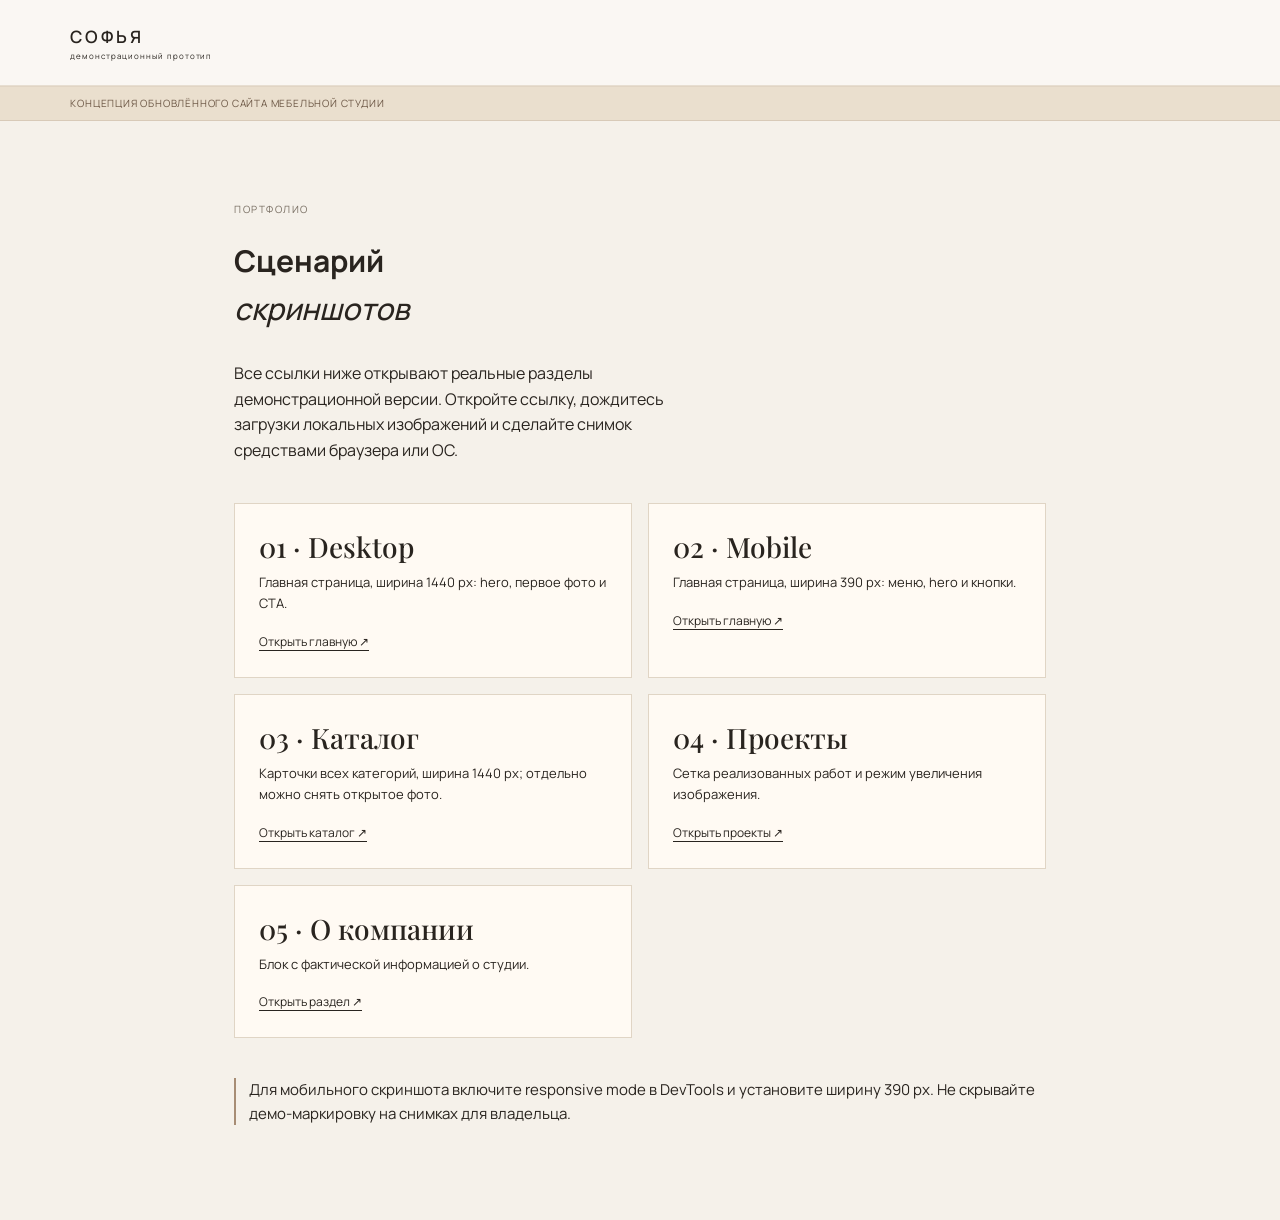
==== screenshots.html @ a5b6deab "Upload Sofya redesign website" ====
<!doctype html>
<html lang="ru"><head><meta charset="utf-8"><meta name="viewport" content="width=device-width,initial-scale=1"><title>Софья — сценарий скриншотов</title><link rel="stylesheet" href="styles.css"><link rel="stylesheet" href="final-polish.css"><style>main{max-width:940px;margin:auto;padding:80px 5vw}.shot-list{display:grid;grid-template-columns:repeat(2,1fr);gap:16px;margin:40px 0}.shot{padding:24px;background:#fffaf3;border:1px solid #e0d5c5}.shot b{display:block;font:500 28px 'Playfair Display',serif;margin-bottom:7px}.shot p{font-size:13px;margin:0 0 15px}.shot a{font-size:12px;border-bottom:1px solid}@media(max-width:600px){main{padding-top:48px}.shot-list{grid-template-columns:1fr}}</style></head><body><header><a class="brand" href="index.html">СОФЬЯ <small>демонстрационный прототип</small></a></header><aside class="demo-notice">Концепция обновлённого сайта мебельной студии</aside><main><p class="eyebrow">Портфолио</p><h1>Сценарий<br><i>скриншотов</i></h1><p class="lead">Все ссылки ниже открывают реальные разделы демонстрационной версии. Откройте ссылку, дождитесь загрузки локальных изображений и сделайте снимок средствами браузера или ОС.</p><div class="shot-list"><article class="shot"><b>01 · Desktop</b><p>Главная страница, ширина 1440 px: hero, первое фото и CTA.</p><a href="index.html#top">Открыть главную ↗</a></article><article class="shot"><b>02 · Mobile</b><p>Главная страница, ширина 390 px: меню, hero и кнопки.</p><a href="index.html#top">Открыть главную ↗</a></article><article class="shot"><b>03 · Каталог</b><p>Карточки всех категорий, ширина 1440 px; отдельно можно снять открытое фото.</p><a href="index.html#catalog">Открыть каталог ↗</a></article><article class="shot"><b>04 · Проекты</b><p>Сетка реализованных работ и режим увеличения изображения.</p><a href="index.html#projects">Открыть проекты ↗</a></article><article class="shot"><b>05 · О компании</b><p>Блок с фактической информацией о студии.</p><a href="index.html#about">Открыть раздел ↗</a></article></div><p class="catalog-note">Для мобильного скриншота включите responsive mode в DevTools и установите ширину 390 px. Не скрывайте демо-маркировку на снимках для владельца.</p></main></body></html>
---- styles.css ----
@import url('https://fonts.googleapis.com/css2?family=Manrope:wght@400;500;600&family=Playfair+Display:ital,wght@0,500;0,600;1,500;1,600&display=swap');
:root{--ink:#29241f;--cream:#f5f1ea;--sand:#dfd2c0;--brown:#7b624d;--line:#d9cfbf}*{box-sizing:border-box}html{scroll-behavior:smooth}body{margin:0;background:var(--cream);color:var(--ink);font:15px/1.6 Manrope,Arial,sans-serif}header{height:86px;display:flex;align-items:center;gap:34px;padding:0 5.5vw;border-bottom:1px solid #e7ded1;background:#faf8f4;position:sticky;top:0;z-index:2}.brand{letter-spacing:.17em;font-weight:600;font-size:17px;white-space:nowrap}.brand small{display:block;font-size:8px;letter-spacing:.12em;font-weight:400}nav{display:flex;gap:25px;margin-left:auto}a{color:inherit;text-decoration:none}nav a,.text-link{border-bottom:1px solid transparent}.text-link:hover,nav a:hover{border-color:var(--ink)}.pill{border:1px solid var(--ink);border-radius:30px;padding:9px 16px;font-size:12px}.menu{display:none}.hero{display:grid;grid-template-columns:1fr 1.08fr;min-height:calc(100vh - 86px);background:#e7dfd4}.hero-copy{align-self:center;padding:8vw 4vw 8vw 11vw}.eyebrow{text-transform:uppercase;letter-spacing:.15em;font-size:10px;margin:0 0 19px;color:#776d61}.hero h1,h2{font:500 clamp(44px,5.4vw,82px)/.98 'Playfair Display',serif;letter-spacing:-.045em;margin:0}i{font-weight:500}.lead{max-width:430px;margin:28px 0;font-size:16px}.actions{display:flex;align-items:center;gap:26px}.button{font:600 12px Manrope;background:var(--ink);color:#fff;border:0;padding:16px 20px;cursor:pointer}.button span{margin-left:25px;font-size:18px}.hero figure{margin:0;position:relative;min-height:560px;overflow:hidden}.hero figure img{width:100%;height:100%;object-fit:cover;display:block}.hero figcaption{position:absolute;bottom:25px;left:25px;background:#faf8f4e8;padding:8px 12px;font-size:10px}.intro{padding:130px 11vw;display:grid;grid-template-columns:1fr 1.1fr;gap:35px}.intro>p{max-width:475px;margin:17px 0 0;font-size:16px}.stats{grid-column:2;display:flex;gap:48px;margin-top:28px}.stats b{font:500 33px 'Playfair Display'}.stats small{display:block;font:10px Manrope;color:#776d61}.catalog,.projects{padding:105px 5.5vw}.catalog{background:#e9e0d4}.section-head{display:flex;justify-content:space-between;align-items:end;margin:0 5.5vw 55px}.section-head>p{max-width:290px}.cards{display:grid;grid-template-columns:repeat(4,1fr);gap:17px}.cards article{background:#f8f5ef;cursor:zoom-in;transition:transform .3s}.cards article:hover{transform:translateY(-8px)}.cards img{width:100%;aspect-ratio:.8;object-fit:cover;display:block}.cards div{padding:18px}.cards span{color:var(--brown);font-size:11px}.cards h3{font:500 28px 'Playfair Display';margin:7px 0 0}.cards p{font-size:11px;margin:3px 0;color:#776d61}.projects h2{margin-bottom:55px}.masonry{columns:3;gap:18px}.masonry img{width:100%;display:block;margin:0 0 18px;cursor:zoom-in;transition:filter .2s}.masonry img:hover{filter:brightness(.86)}.hint{font-size:11px;color:#776d61}.process{background:#332b25;color:#f5eee4;padding:110px 11vw;display:grid;grid-template-columns:1fr 1.1fr;gap:60px}.process .eyebrow{color:#cabaa7}.process ol{list-style:none;margin:0;padding:0}.process li{display:grid;grid-template-columns:60px 1fr;border-top:1px solid #66594d;padding:18px 0;font-size:15px}.process b{font:500 22px 'Playfair Display';color:#cbbba5}.about{padding:110px 11vw;display:grid;grid-template-columns:1.1fr 1fr;gap:9vw;align-items:center}.about img{width:100%;height:540px;object-fit:cover}.about p{max-width:430px;margin:27px 0}.archive{margin:0 5.5vw;padding:60px 5.5vw;background:#ddcdb6}.archive h2{font-size:44px}.archive p:last-child{max-width:650px}.request{margin-top:110px;padding:90px 11vw;background:#e9e0d5;display:grid;grid-template-columns:1fr 1fr;gap:10vw}.request form{display:grid;gap:15px}.request label{font-size:11px;text-transform:uppercase;letter-spacing:.1em}.request input{display:block;width:100%;border:0;border-bottom:1px solid #a99d8e;padding:12px 0;background:transparent;font:15px Manrope;outline:0}.request .button{justify-self:start;margin-top:10px}.form-note{margin:0;color:#776d61;font-size:11px}footer{background:#29231e;color:#eee5d8;padding:70px 11vw 25px;display:grid;grid-template-columns:1fr 1fr;gap:50px}footer .eyebrow{color:#b9a896}footer a{border-bottom:1px solid #b9a896}footer>small{grid-column:1/-1;color:#aa9b8a;font-size:9px;border-top:1px solid #4d4137;padding-top:20px}dialog{border:0;background:#241f1ae8;padding:50px;max-width:95vw;max-height:95vh}dialog::backdrop{background:#000b}dialog img{max-height:78vh;max-width:83vw;display:block}dialog button{position:absolute;right:13px;top:7px;border:0;background:transparent;color:white;font-size:28px;cursor:pointer}@media(max-width:800px){header{height:67px;padding:0 5vw}.menu{display:block;margin-left:auto;border:0;background:none;font:12px Manrope}header nav{display:none;position:absolute;top:67px;left:0;right:0;padding:22px 5vw;background:#faf8f4;flex-direction:column;gap:15px;border-bottom:1px solid var(--line)}header nav.open{display:flex}.pill{display:none}.hero{grid-template-columns:1fr}.hero-copy{padding:70px 8vw 50px}.hero figure{min-height:430px}.intro,.process,.about,.request{grid-template-columns:1fr;padding:80px 8vw;gap:35px}.stats{grid-column:auto;gap:22px}.stats b{font-size:25px}.section-head{display:block;margin:0 3vw 35px}.cards{grid-template-columns:1fr 1fr}.catalog,.projects{padding:75px 5vw}.masonry{columns:2;gap:10px}.masonry img{margin-bottom:10px}.about img{height:380px;grid-row:2}.archive{margin:0;padding:50px 8vw}.request{margin-top:75px}footer{grid-template-columns:1fr;padding:60px 8vw 25px;gap:30px}.hero h1,h2{font-size:47px}}
---- final-polish.css ----
/* Финальная визуальная настройка v2: только существующая палитра и локальные материалы. */
body{overflow-x:hidden}.demo-notice{padding:9px 5.5vw;background:#eadfce;color:#6c5745;font-size:10px;letter-spacing:.08em;text-transform:uppercase;border-bottom:1px solid rgba(123,98,77,.17)}header{backdrop-filter:blur(14px);background:rgba(250,248,244,.92);box-shadow:0 1px 0 rgba(69,51,35,.05)}.hero{min-height:min(760px,calc(100vh - 86px));position:relative;background:linear-gradient(112deg,#e9dfd2 0%,#e8ddcf 47%,#bca58d 100%)}.hero-copy{position:relative;z-index:1;padding-top:7vw;padding-bottom:7vw}.hero h1{font-size:clamp(48px,5.9vw,88px);max-width:650px}.hero .lead{font-size:16px;line-height:1.7;max-width:485px}.hero figure{min-height:0;max-height:none;isolation:isolate}.hero figure:before{content:"";position:absolute;inset:0;z-index:1;background:linear-gradient(90deg,rgba(42,34,27,.16),transparent 45%),linear-gradient(0deg,rgba(34,27,21,.38),transparent 34%)}.hero figure:after{content:"";position:absolute;inset:7% 7%;z-index:2;border:1px solid rgba(255,255,255,.4);pointer-events:none}.hero figure img{filter:saturate(.82) contrast(1.04);transform:scale(1.035);transition:transform 1.2s ease}.hero:hover figure img{transform:scale(1.07)}.hero figcaption{z-index:3;bottom:34px;left:34px;color:#29241f;box-shadow:0 8px 24px rgba(37,27,18,.13)}.actions{gap:12px;flex-wrap:wrap;margin-top:32px}.button{min-height:52px;display:inline-flex;align-items:center;justify-content:space-between;transition:transform .25s ease,background .25s ease,box-shadow .25s ease}.button:hover{transform:translateY(-2px);box-shadow:0 10px 20px rgba(45,32,20,.2)}.button-quiet{background:transparent;color:var(--ink);border:1px solid rgba(41,36,31,.5)}.button-quiet:hover{background:#f8f3ec}.hero-proof{display:flex;gap:18px;flex-wrap:wrap;margin-top:46px;font-size:10px;text-transform:uppercase;letter-spacing:.1em;color:#5d5044}.hero-proof span{padding-top:10px;border-top:1px solid rgba(70,56,42,.35)}.intro-cta{grid-column:2;justify-self:start;margin-top:5px;font-size:13px}.intro-cta span{margin-left:12px}.catalog{padding-top:125px;padding-bottom:125px}.cards{gap:20px}.cards article{overflow:hidden;box-shadow:0 1px 0 rgba(66,46,28,.06)}.cards img{transition:transform .55s cubic-bezier(.2,.7,.2,1),filter .35s ease}.cards article:hover img{transform:scale(1.055);filter:saturate(.85)}.cards h3{font-size:clamp(22px,2vw,28px);line-height:1.05}.cards div{min-height:121px;display:flex;flex-direction:column;justify-content:flex-end}.catalog-note{border-left:2px solid #a78d75;padding-left:13px;line-height:1.55}.projects{padding-top:125px;padding-bottom:125px}.masonry{column-gap:20px}.masonry img{border-radius:1px;box-shadow:0 1px 0 rgba(60,44,28,.06);transition:transform .35s ease,filter .35s ease,box-shadow .35s ease}.masonry img:hover{filter:brightness(.94) saturate(.8);transform:translateY(-3px);box-shadow:0 18px 30px rgba(57,41,25,.14)}.hint{margin-top:20px}.process,.request{position:relative}.process:before,.request:before{content:"";position:absolute;top:0;left:11vw;width:43px;height:2px;background:#cbbba5}.request:before{background:#7b624d}.about img{box-shadow:20px 20px 0 #e5d9ca}.archive{margin-top:20px}.request{margin-top:130px}.request .button{width:100%;max-width:270px}.request form{align-content:start}dialog{border-radius:2px;box-shadow:0 30px 90px #0008}dialog button{z-index:2}@media(max-width:800px){.demo-notice{padding:8px 7vw;font-size:8px}header{gap:14px}.hero{min-height:auto}.hero-copy{padding:62px 7vw 38px}.hero h1{font-size:clamp(43px,12vw,58px)}.hero .lead{font-size:14px;margin:22px 0}.hero figure{min-height:320px;max-height:390px}.hero figure:after{inset:5%}.hero figcaption{bottom:17px;left:17px}.actions{display:grid;grid-template-columns:1fr;margin-top:26px}.actions .button{width:100%}.hero-proof{margin-top:30px;gap:9px;display:grid;grid-template-columns:1fr 1fr;font-size:8px}.intro-cta{grid-column:auto;margin-top:0}.catalog,.projects{padding-top:82px;padding-bottom:82px}.cards{gap:12px}.cards div{min-height:101px;padding:14px}.cards h3{font-size:21px}.cards p{font-size:10px}.masonry{columns:2;column-gap:12px}.masonry img{margin-bottom:12px}.about img{box-shadow:10px 10px 0 #e5d9ca}.request{margin-top:80px}.request .button{max-width:none}.process:before,.request:before{left:8vw}}@media(max-width:420px){.cards{grid-template-columns:1fr}.cards img{aspect-ratio:1.25}.hero-proof{grid-template-columns:1fr}.catalog-note{margin-right:3vw}}
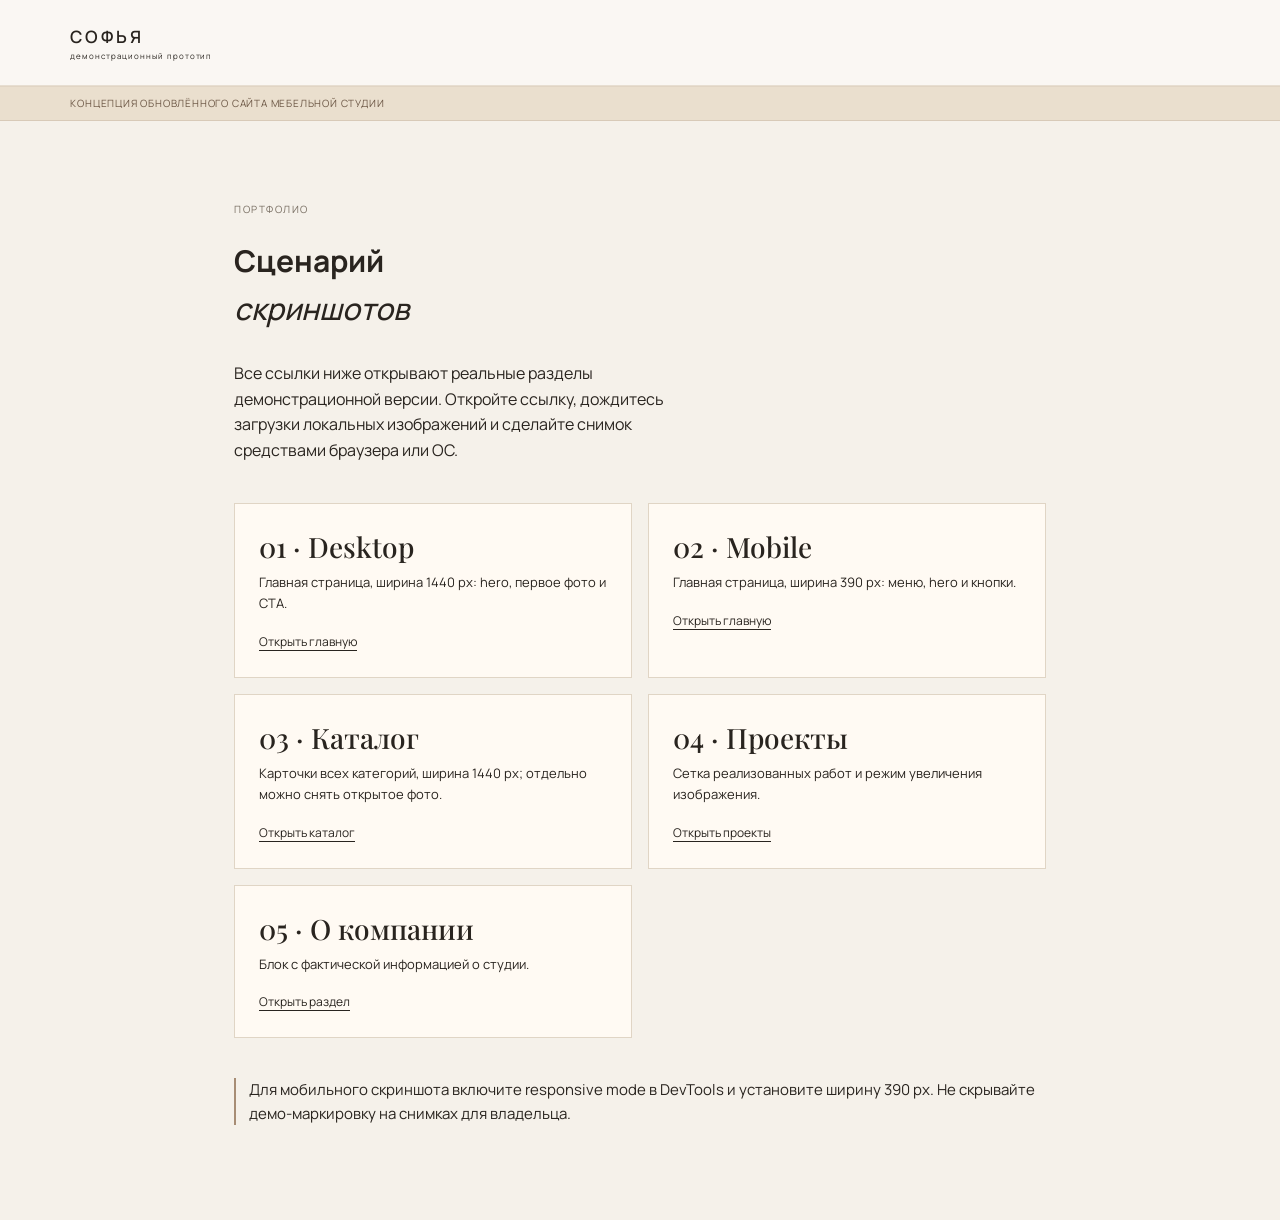
==== commit 08a31c35: "Fix mobile arrows and menu" ====
--- a/screenshots.html
+++ b/screenshots.html
@@ -1,2 +1,2 @@
 <!doctype html>
-<html lang="ru"><head><meta charset="utf-8"><meta name="viewport" content="width=device-width,initial-scale=1"><title>Софья — сценарий скриншотов</title><link rel="stylesheet" href="styles.css"><link rel="stylesheet" href="final-polish.css"><style>main{max-width:940px;margin:auto;padding:80px 5vw}.shot-list{display:grid;grid-template-columns:repeat(2,1fr);gap:16px;margin:40px 0}.shot{padding:24px;background:#fffaf3;border:1px solid #e0d5c5}.shot b{display:block;font:500 28px 'Playfair Display',serif;margin-bottom:7px}.shot p{font-size:13px;margin:0 0 15px}.shot a{font-size:12px;border-bottom:1px solid}@media(max-width:600px){main{padding-top:48px}.shot-list{grid-template-columns:1fr}}</style></head><body><header><a class="brand" href="index.html">СОФЬЯ <small>демонстрационный прототип</small></a></header><aside class="demo-notice">Концепция обновлённого сайта мебельной студии</aside><main><p class="eyebrow">Портфолио</p><h1>Сценарий<br><i>скриншотов</i></h1><p class="lead">Все ссылки ниже открывают реальные разделы демонстрационной версии. Откройте ссылку, дождитесь загрузки локальных изображений и сделайте снимок средствами браузера или ОС.</p><div class="shot-list"><article class="shot"><b>01 · Desktop</b><p>Главная страница, ширина 1440 px: hero, первое фото и CTA.</p><a href="index.html#top">Открыть главную ↗</a></article><article class="shot"><b>02 · Mobile</b><p>Главная страница, ширина 390 px: меню, hero и кнопки.</p><a href="index.html#top">Открыть главную ↗</a></article><article class="shot"><b>03 · Каталог</b><p>Карточки всех категорий, ширина 1440 px; отдельно можно снять открытое фото.</p><a href="index.html#catalog">Открыть каталог ↗</a></article><article class="shot"><b>04 · Проекты</b><p>Сетка реализованных работ и режим увеличения изображения.</p><a href="index.html#projects">Открыть проекты ↗</a></article><article class="shot"><b>05 · О компании</b><p>Блок с фактической информацией о студии.</p><a href="index.html#about">Открыть раздел ↗</a></article></div><p class="catalog-note">Для мобильного скриншота включите responsive mode в DevTools и установите ширину 390 px. Не скрывайте демо-маркировку на снимках для владельца.</p></main></body></html>
+<html lang="ru"><head><meta charset="utf-8"><meta name="viewport" content="width=device-width,initial-scale=1"><title>Софья — сценарий скриншотов</title><link rel="stylesheet" href="styles.css"><link rel="stylesheet" href="final-polish.css"><style>main{max-width:940px;margin:auto;padding:80px 5vw}.shot-list{display:grid;grid-template-columns:repeat(2,1fr);gap:16px;margin:40px 0}.shot{padding:24px;background:#fffaf3;border:1px solid #e0d5c5}.shot b{display:block;font:500 28px 'Playfair Display',serif;margin-bottom:7px}.shot p{font-size:13px;margin:0 0 15px}.shot a{font-size:12px;border-bottom:1px solid}@media(max-width:600px){main{padding-top:48px}.shot-list{grid-template-columns:1fr}}</style></head><body><header><a class="brand" href="index.html">СОФЬЯ <small>демонстрационный прототип</small></a></header><aside class="demo-notice">Концепция обновлённого сайта мебельной студии</aside><main><p class="eyebrow">Портфолио</p><h1>Сценарий<br><i>скриншотов</i></h1><p class="lead">Все ссылки ниже открывают реальные разделы демонстрационной версии. Откройте ссылку, дождитесь загрузки локальных изображений и сделайте снимок средствами браузера или ОС.</p><div class="shot-list"><article class="shot"><b>01 · Desktop</b><p>Главная страница, ширина 1440 px: hero, первое фото и CTA.</p><a href="index.html#top">Открыть главную</a></article><article class="shot"><b>02 · Mobile</b><p>Главная страница, ширина 390 px: меню, hero и кнопки.</p><a href="index.html#top">Открыть главную</a></article><article class="shot"><b>03 · Каталог</b><p>Карточки всех категорий, ширина 1440 px; отдельно можно снять открытое фото.</p><a href="index.html#catalog">Открыть каталог</a></article><article class="shot"><b>04 · Проекты</b><p>Сетка реализованных работ и режим увеличения изображения.</p><a href="index.html#projects">Открыть проекты</a></article><article class="shot"><b>05 · О компании</b><p>Блок с фактической информацией о студии.</p><a href="index.html#about">Открыть раздел</a></article></div><p class="catalog-note">Для мобильного скриншота включите responsive mode в DevTools и установите ширину 390 px. Не скрывайте демо-маркировку на снимках для владельца.</p></main></body></html>
--- a/styles.css
+++ b/styles.css
@@ -1,2 +1,2 @@
 @import url('https://fonts.googleapis.com/css2?family=Manrope:wght@400;500;600&family=Playfair+Display:ital,wght@0,500;0,600;1,500;1,600&display=swap');
-:root{--ink:#29241f;--cream:#f5f1ea;--sand:#dfd2c0;--brown:#7b624d;--line:#d9cfbf}*{box-sizing:border-box}html{scroll-behavior:smooth}body{margin:0;background:var(--cream);color:var(--ink);font:15px/1.6 Manrope,Arial,sans-serif}header{height:86px;display:flex;align-items:center;gap:34px;padding:0 5.5vw;border-bottom:1px solid #e7ded1;background:#faf8f4;position:sticky;top:0;z-index:2}.brand{letter-spacing:.17em;font-weight:600;font-size:17px;white-space:nowrap}.brand small{display:block;font-size:8px;letter-spacing:.12em;font-weight:400}nav{display:flex;gap:25px;margin-left:auto}a{color:inherit;text-decoration:none}nav a,.text-link{border-bottom:1px solid transparent}.text-link:hover,nav a:hover{border-color:var(--ink)}.pill{border:1px solid var(--ink);border-radius:30px;padding:9px 16px;font-size:12px}.menu{display:none}.hero{display:grid;grid-template-columns:1fr 1.08fr;min-height:calc(100vh - 86px);background:#e7dfd4}.hero-copy{align-self:center;padding:8vw 4vw 8vw 11vw}.eyebrow{text-transform:uppercase;letter-spacing:.15em;font-size:10px;margin:0 0 19px;color:#776d61}.hero h1,h2{font:500 clamp(44px,5.4vw,82px)/.98 'Playfair Display',serif;letter-spacing:-.045em;margin:0}i{font-weight:500}.lead{max-width:430px;margin:28px 0;font-size:16px}.actions{display:flex;align-items:center;gap:26px}.button{font:600 12px Manrope;background:var(--ink);color:#fff;border:0;padding:16px 20px;cursor:pointer}.button span{margin-left:25px;font-size:18px}.hero figure{margin:0;position:relative;min-height:560px;overflow:hidden}.hero figure img{width:100%;height:100%;object-fit:cover;display:block}.hero figcaption{position:absolute;bottom:25px;left:25px;background:#faf8f4e8;padding:8px 12px;font-size:10px}.intro{padding:130px 11vw;display:grid;grid-template-columns:1fr 1.1fr;gap:35px}.intro>p{max-width:475px;margin:17px 0 0;font-size:16px}.stats{grid-column:2;display:flex;gap:48px;margin-top:28px}.stats b{font:500 33px 'Playfair Display'}.stats small{display:block;font:10px Manrope;color:#776d61}.catalog,.projects{padding:105px 5.5vw}.catalog{background:#e9e0d4}.section-head{display:flex;justify-content:space-between;align-items:end;margin:0 5.5vw 55px}.section-head>p{max-width:290px}.cards{display:grid;grid-template-columns:repeat(4,1fr);gap:17px}.cards article{background:#f8f5ef;cursor:zoom-in;transition:transform .3s}.cards article:hover{transform:translateY(-8px)}.cards img{width:100%;aspect-ratio:.8;object-fit:cover;display:block}.cards div{padding:18px}.cards span{color:var(--brown);font-size:11px}.cards h3{font:500 28px 'Playfair Display';margin:7px 0 0}.cards p{font-size:11px;margin:3px 0;color:#776d61}.projects h2{margin-bottom:55px}.masonry{columns:3;gap:18px}.masonry img{width:100%;display:block;margin:0 0 18px;cursor:zoom-in;transition:filter .2s}.masonry img:hover{filter:brightness(.86)}.hint{font-size:11px;color:#776d61}.process{background:#332b25;color:#f5eee4;padding:110px 11vw;display:grid;grid-template-columns:1fr 1.1fr;gap:60px}.process .eyebrow{color:#cabaa7}.process ol{list-style:none;margin:0;padding:0}.process li{display:grid;grid-template-columns:60px 1fr;border-top:1px solid #66594d;padding:18px 0;font-size:15px}.process b{font:500 22px 'Playfair Display';color:#cbbba5}.about{padding:110px 11vw;display:grid;grid-template-columns:1.1fr 1fr;gap:9vw;align-items:center}.about img{width:100%;height:540px;object-fit:cover}.about p{max-width:430px;margin:27px 0}.archive{margin:0 5.5vw;padding:60px 5.5vw;background:#ddcdb6}.archive h2{font-size:44px}.archive p:last-child{max-width:650px}.request{margin-top:110px;padding:90px 11vw;background:#e9e0d5;display:grid;grid-template-columns:1fr 1fr;gap:10vw}.request form{display:grid;gap:15px}.request label{font-size:11px;text-transform:uppercase;letter-spacing:.1em}.request input{display:block;width:100%;border:0;border-bottom:1px solid #a99d8e;padding:12px 0;background:transparent;font:15px Manrope;outline:0}.request .button{justify-self:start;margin-top:10px}.form-note{margin:0;color:#776d61;font-size:11px}footer{background:#29231e;color:#eee5d8;padding:70px 11vw 25px;display:grid;grid-template-columns:1fr 1fr;gap:50px}footer .eyebrow{color:#b9a896}footer a{border-bottom:1px solid #b9a896}footer>small{grid-column:1/-1;color:#aa9b8a;font-size:9px;border-top:1px solid #4d4137;padding-top:20px}dialog{border:0;background:#241f1ae8;padding:50px;max-width:95vw;max-height:95vh}dialog::backdrop{background:#000b}dialog img{max-height:78vh;max-width:83vw;display:block}dialog button{position:absolute;right:13px;top:7px;border:0;background:transparent;color:white;font-size:28px;cursor:pointer}@media(max-width:800px){header{height:67px;padding:0 5vw}.menu{display:block;margin-left:auto;border:0;background:none;font:12px Manrope}header nav{display:none;position:absolute;top:67px;left:0;right:0;padding:22px 5vw;background:#faf8f4;flex-direction:column;gap:15px;border-bottom:1px solid var(--line)}header nav.open{display:flex}.pill{display:none}.hero{grid-template-columns:1fr}.hero-copy{padding:70px 8vw 50px}.hero figure{min-height:430px}.intro,.process,.about,.request{grid-template-columns:1fr;padding:80px 8vw;gap:35px}.stats{grid-column:auto;gap:22px}.stats b{font-size:25px}.section-head{display:block;margin:0 3vw 35px}.cards{grid-template-columns:1fr 1fr}.catalog,.projects{padding:75px 5vw}.masonry{columns:2;gap:10px}.masonry img{margin-bottom:10px}.about img{height:380px;grid-row:2}.archive{margin:0;padding:50px 8vw}.request{margin-top:75px}footer{grid-template-columns:1fr;padding:60px 8vw 25px;gap:30px}.hero h1,h2{font-size:47px}}
+:root{--ink:#29241f;--cream:#f5f1ea;--sand:#dfd2c0;--brown:#7b624d;--line:#d9cfbf}*{box-sizing:border-box}html{scroll-behavior:smooth}body{margin:0;background:var(--cream);color:var(--ink);font:15px/1.6 Manrope,Arial,sans-serif}header{height:86px;display:flex;align-items:center;gap:34px;padding:0 5.5vw;border-bottom:1px solid #e7ded1;background:#faf8f4;position:sticky;top:0;z-index:2}.brand{letter-spacing:.17em;font-weight:600;font-size:17px;white-space:nowrap}.brand small{display:block;font-size:8px;letter-spacing:.12em;font-weight:400}nav{display:flex;gap:25px;margin-left:auto}a{color:inherit;text-decoration:none}nav a,.text-link{border-bottom:1px solid transparent}.text-link:hover,nav a:hover{border-color:var(--ink)}.pill{border:1px solid var(--ink);border-radius:30px;padding:9px 16px;font-size:12px}.menu{display:none}.hero{display:grid;grid-template-columns:1fr 1.08fr;min-height:calc(100vh - 86px);background:#e7dfd4}.hero-copy{align-self:center;padding:8vw 4vw 8vw 11vw}.eyebrow{text-transform:uppercase;letter-spacing:.15em;font-size:10px;margin:0 0 19px;color:#776d61}.hero h1,h2{font:500 clamp(44px,5.4vw,82px)/.98 'Playfair Display',serif;letter-spacing:-.045em;margin:0}i{font-weight:500}.lead{max-width:430px;margin:28px 0;font-size:16px}.actions{display:flex;align-items:center;gap:26px}.button{font:600 12px Manrope;background:var(--ink);color:#fff;border:0;padding:16px 20px;cursor:pointer}.hero figure{margin:0;position:relative;min-height:560px;overflow:hidden}.hero figure img{width:100%;height:100%;object-fit:cover;display:block}.hero figcaption{position:absolute;bottom:25px;left:25px;background:#faf8f4e8;padding:8px 12px;font-size:10px}.intro{padding:130px 11vw;display:grid;grid-template-columns:1fr 1.1fr;gap:35px}.intro>p{max-width:475px;margin:17px 0 0;font-size:16px}.stats{grid-column:2;display:flex;gap:48px;margin-top:28px}.stats b{font:500 33px 'Playfair Display'}.stats small{display:block;font:10px Manrope;color:#776d61}.catalog,.projects{padding:105px 5.5vw}.catalog{background:#e9e0d4}.section-head{display:flex;justify-content:space-between;align-items:end;margin:0 5.5vw 55px}.section-head>p{max-width:290px}.cards{display:grid;grid-template-columns:repeat(4,1fr);gap:17px}.cards article{background:#f8f5ef;cursor:zoom-in;transition:transform .3s}.cards article:hover{transform:translateY(-8px)}.cards img{width:100%;aspect-ratio:.8;object-fit:cover;display:block}.cards div{padding:18px}.cards span{color:var(--brown);font-size:11px}.cards h3{font:500 28px 'Playfair Display';margin:7px 0 0}.cards p{font-size:11px;margin:3px 0;color:#776d61}.projects h2{margin-bottom:55px}.masonry{columns:3;gap:18px}.masonry img{width:100%;display:block;margin:0 0 18px;cursor:zoom-in;transition:filter .2s}.masonry img:hover{filter:brightness(.86)}.hint{font-size:11px;color:#776d61}.process{background:#332b25;color:#f5eee4;padding:110px 11vw;display:grid;grid-template-columns:1fr 1.1fr;gap:60px}.process .eyebrow{color:#cabaa7}.process ol{list-style:none;margin:0;padding:0}.process li{display:grid;grid-template-columns:60px 1fr;border-top:1px solid #66594d;padding:18px 0;font-size:15px}.process b{font:500 22px 'Playfair Display';color:#cbbba5}.about{padding:110px 11vw;display:grid;grid-template-columns:1.1fr 1fr;gap:9vw;align-items:center}.about img{width:100%;height:540px;object-fit:cover}.about p{max-width:430px;margin:27px 0}.archive{margin:0 5.5vw;padding:60px 5.5vw;background:#ddcdb6}.archive h2{font-size:44px}.archive p:last-child{max-width:650px}.request{margin-top:110px;padding:90px 11vw;background:#e9e0d5;display:grid;grid-template-columns:1fr 1fr;gap:10vw}.request form{display:grid;gap:15px}.request label{font-size:11px;text-transform:uppercase;letter-spacing:.1em}.request input{display:block;width:100%;border:0;border-bottom:1px solid #a99d8e;padding:12px 0;background:transparent;font:15px Manrope;outline:0}.request .button{justify-self:start;margin-top:10px}.form-note{margin:0;color:#776d61;font-size:11px}footer{background:#29231e;color:#eee5d8;padding:70px 11vw 25px;display:grid;grid-template-columns:1fr 1fr;gap:50px}footer .eyebrow{color:#b9a896}footer a{border-bottom:1px solid #b9a896}footer>small{grid-column:1/-1;color:#aa9b8a;font-size:9px;border-top:1px solid #4d4137;padding-top:20px}dialog{border:0;background:#241f1ae8;padding:50px;max-width:95vw;max-height:95vh}dialog::backdrop{background:#000b}dialog img{max-height:78vh;max-width:83vw;display:block}dialog button{position:absolute;right:13px;top:7px;border:0;background:transparent;color:white;font-size:28px;cursor:pointer}@media(max-width:800px){header{height:67px;padding:0 5vw}.menu{display:block;margin-left:auto;border:0;background:none;font:12px Manrope}header nav{display:none;position:absolute;top:67px;left:0;right:0;padding:22px 5vw;background:#faf8f4;flex-direction:column;gap:15px;border-bottom:1px solid var(--line)}header nav.open{display:flex}.pill{display:none}.hero{grid-template-columns:1fr}.hero-copy{padding:70px 8vw 50px}.hero figure{min-height:430px}.intro,.process,.about,.request{grid-template-columns:1fr;padding:80px 8vw;gap:35px}.stats{grid-column:auto;gap:22px}.stats b{font-size:25px}.section-head{display:block;margin:0 3vw 35px}.cards{grid-template-columns:1fr 1fr}.catalog,.projects{padding:75px 5vw}.masonry{columns:2;gap:10px}.masonry img{margin-bottom:10px}.about img{height:380px;grid-row:2}.archive{margin:0;padding:50px 8vw}.request{margin-top:75px}footer{grid-template-columns:1fr;padding:60px 8vw 25px;gap:30px}.hero h1,h2{font-size:47px}}
--- a/final-polish.css
+++ b/final-polish.css
@@ -1,2 +1,4 @@
 /* Финальная визуальная настройка v2: только существующая палитра и локальные материалы. */
-body{overflow-x:hidden}.demo-notice{padding:9px 5.5vw;background:#eadfce;color:#6c5745;font-size:10px;letter-spacing:.08em;text-transform:uppercase;border-bottom:1px solid rgba(123,98,77,.17)}header{backdrop-filter:blur(14px);background:rgba(250,248,244,.92);box-shadow:0 1px 0 rgba(69,51,35,.05)}.hero{min-height:min(760px,calc(100vh - 86px));position:relative;background:linear-gradient(112deg,#e9dfd2 0%,#e8ddcf 47%,#bca58d 100%)}.hero-copy{position:relative;z-index:1;padding-top:7vw;padding-bottom:7vw}.hero h1{font-size:clamp(48px,5.9vw,88px);max-width:650px}.hero .lead{font-size:16px;line-height:1.7;max-width:485px}.hero figure{min-height:0;max-height:none;isolation:isolate}.hero figure:before{content:"";position:absolute;inset:0;z-index:1;background:linear-gradient(90deg,rgba(42,34,27,.16),transparent 45%),linear-gradient(0deg,rgba(34,27,21,.38),transparent 34%)}.hero figure:after{content:"";position:absolute;inset:7% 7%;z-index:2;border:1px solid rgba(255,255,255,.4);pointer-events:none}.hero figure img{filter:saturate(.82) contrast(1.04);transform:scale(1.035);transition:transform 1.2s ease}.hero:hover figure img{transform:scale(1.07)}.hero figcaption{z-index:3;bottom:34px;left:34px;color:#29241f;box-shadow:0 8px 24px rgba(37,27,18,.13)}.actions{gap:12px;flex-wrap:wrap;margin-top:32px}.button{min-height:52px;display:inline-flex;align-items:center;justify-content:space-between;transition:transform .25s ease,background .25s ease,box-shadow .25s ease}.button:hover{transform:translateY(-2px);box-shadow:0 10px 20px rgba(45,32,20,.2)}.button-quiet{background:transparent;color:var(--ink);border:1px solid rgba(41,36,31,.5)}.button-quiet:hover{background:#f8f3ec}.hero-proof{display:flex;gap:18px;flex-wrap:wrap;margin-top:46px;font-size:10px;text-transform:uppercase;letter-spacing:.1em;color:#5d5044}.hero-proof span{padding-top:10px;border-top:1px solid rgba(70,56,42,.35)}.intro-cta{grid-column:2;justify-self:start;margin-top:5px;font-size:13px}.intro-cta span{margin-left:12px}.catalog{padding-top:125px;padding-bottom:125px}.cards{gap:20px}.cards article{overflow:hidden;box-shadow:0 1px 0 rgba(66,46,28,.06)}.cards img{transition:transform .55s cubic-bezier(.2,.7,.2,1),filter .35s ease}.cards article:hover img{transform:scale(1.055);filter:saturate(.85)}.cards h3{font-size:clamp(22px,2vw,28px);line-height:1.05}.cards div{min-height:121px;display:flex;flex-direction:column;justify-content:flex-end}.catalog-note{border-left:2px solid #a78d75;padding-left:13px;line-height:1.55}.projects{padding-top:125px;padding-bottom:125px}.masonry{column-gap:20px}.masonry img{border-radius:1px;box-shadow:0 1px 0 rgba(60,44,28,.06);transition:transform .35s ease,filter .35s ease,box-shadow .35s ease}.masonry img:hover{filter:brightness(.94) saturate(.8);transform:translateY(-3px);box-shadow:0 18px 30px rgba(57,41,25,.14)}.hint{margin-top:20px}.process,.request{position:relative}.process:before,.request:before{content:"";position:absolute;top:0;left:11vw;width:43px;height:2px;background:#cbbba5}.request:before{background:#7b624d}.about img{box-shadow:20px 20px 0 #e5d9ca}.archive{margin-top:20px}.request{margin-top:130px}.request .button{width:100%;max-width:270px}.request form{align-content:start}dialog{border-radius:2px;box-shadow:0 30px 90px #0008}dialog button{z-index:2}@media(max-width:800px){.demo-notice{padding:8px 7vw;font-size:8px}header{gap:14px}.hero{min-height:auto}.hero-copy{padding:62px 7vw 38px}.hero h1{font-size:clamp(43px,12vw,58px)}.hero .lead{font-size:14px;margin:22px 0}.hero figure{min-height:320px;max-height:390px}.hero figure:after{inset:5%}.hero figcaption{bottom:17px;left:17px}.actions{display:grid;grid-template-columns:1fr;margin-top:26px}.actions .button{width:100%}.hero-proof{margin-top:30px;gap:9px;display:grid;grid-template-columns:1fr 1fr;font-size:8px}.intro-cta{grid-column:auto;margin-top:0}.catalog,.projects{padding-top:82px;padding-bottom:82px}.cards{gap:12px}.cards div{min-height:101px;padding:14px}.cards h3{font-size:21px}.cards p{font-size:10px}.masonry{columns:2;column-gap:12px}.masonry img{margin-bottom:12px}.about img{box-shadow:10px 10px 0 #e5d9ca}.request{margin-top:80px}.request .button{max-width:none}.process:before,.request:before{left:8vw}}@media(max-width:420px){.cards{grid-template-columns:1fr}.cards img{aspect-ratio:1.25}.hero-proof{grid-template-columns:1fr}.catalog-note{margin-right:3vw}}
+body{overflow-x:hidden}.demo-notice{padding:9px 5.5vw;background:#eadfce;color:#6c5745;font-size:10px;letter-spacing:.08em;text-transform:uppercase;border-bottom:1px solid rgba(123,98,77,.17)}header{backdrop-filter:blur(14px);background:rgba(250,248,244,.92);box-shadow:0 1px 0 rgba(69,51,35,.05)}.hero{min-height:min(760px,calc(100vh - 86px));position:relative;background:linear-gradient(112deg,#e9dfd2 0%,#e8ddcf 47%,#bca58d 100%)}.hero-copy{position:relative;z-index:1;padding-top:7vw;padding-bottom:7vw}.hero h1{font-size:clamp(48px,5.9vw,88px);max-width:650px}.hero .lead{font-size:16px;line-height:1.7;max-width:485px}.hero figure{min-height:0;max-height:none;isolation:isolate}.hero figure:before{content:"";position:absolute;inset:0;z-index:1;background:linear-gradient(90deg,rgba(42,34,27,.16),transparent 45%),linear-gradient(0deg,rgba(34,27,21,.38),transparent 34%)}.hero figure:after{content:"";position:absolute;inset:7% 7%;z-index:2;border:1px solid rgba(255,255,255,.4);pointer-events:none}.hero figure img{filter:saturate(.82) contrast(1.04);transform:scale(1.035);transition:transform 1.2s ease}.hero:hover figure img{transform:scale(1.07)}.hero figcaption{z-index:3;bottom:34px;left:34px;color:#29241f;box-shadow:0 8px 24px rgba(37,27,18,.13)}.actions{gap:12px;flex-wrap:wrap;margin-top:32px}.button{min-height:52px;display:inline-flex;align-items:center;justify-content:center;text-align:center;padding-left:28px;padding-right:28px;transition:transform .25s ease,background .25s ease,box-shadow .25s ease}.button:hover{transform:translateY(-2px);box-shadow:0 10px 20px rgba(45,32,20,.2)}.button-quiet{background:transparent;color:var(--ink);border:1px solid rgba(41,36,31,.5)}.button-quiet:hover{background:#f8f3ec}.hero-proof{display:flex;gap:18px;flex-wrap:wrap;margin-top:46px;font-size:10px;text-transform:uppercase;letter-spacing:.1em;color:#5d5044}.hero-proof span{padding-top:10px;border-top:1px solid rgba(70,56,42,.35)}.intro-cta{grid-column:2;justify-self:start;margin-top:5px;font-size:13px}.catalog{padding-top:125px;padding-bottom:125px}.cards{gap:20px}.cards article{overflow:hidden;box-shadow:0 1px 0 rgba(66,46,28,.06)}.cards img{transition:transform .55s cubic-bezier(.2,.7,.2,1),filter .35s ease}.cards article:hover img{transform:scale(1.055);filter:saturate(.85)}.cards h3{font-size:clamp(22px,2vw,28px);line-height:1.05}.cards div{min-height:121px;display:flex;flex-direction:column;justify-content:flex-end}.catalog-note{border-left:2px solid #a78d75;padding-left:13px;line-height:1.55}.projects{padding-top:125px;padding-bottom:125px}.masonry{column-gap:20px}.masonry img{border-radius:1px;box-shadow:0 1px 0 rgba(60,44,28,.06);transition:transform .35s ease,filter .35s ease,box-shadow .35s ease}.masonry img:hover{filter:brightness(.94) saturate(.8);transform:translateY(-3px);box-shadow:0 18px 30px rgba(57,41,25,.14)}.hint{margin-top:20px}.process,.request{position:relative}.process:before,.request:before{content:"";position:absolute;top:0;left:11vw;width:43px;height:2px;background:#cbbba5}.request:before{background:#7b624d}.about img{box-shadow:20px 20px 0 #e5d9ca}.archive{margin-top:20px}.request{margin-top:130px}.request .button{width:100%;max-width:270px}.request form{align-content:start}dialog{border-radius:2px;box-shadow:0 30px 90px #0008}dialog button{z-index:2}@media(max-width:800px){.demo-notice{padding:8px 7vw;font-size:8px}header{gap:14px}.hero{min-height:auto}.hero-copy{padding:62px 7vw 38px}.hero h1{font-size:clamp(43px,12vw,58px)}.hero .lead{font-size:14px;margin:22px 0}.hero figure{min-height:320px;max-height:390px}.hero figure:after{inset:5%}.hero figcaption{bottom:17px;left:17px}.actions{display:grid;grid-template-columns:1fr;margin-top:26px}.actions .button{width:100%}.hero-proof{margin-top:30px;gap:9px;display:grid;grid-template-columns:1fr 1fr;font-size:8px}.intro-cta{grid-column:auto;margin-top:0}.catalog,.projects{padding-top:82px;padding-bottom:82px}.cards{gap:12px}.cards div{min-height:101px;padding:14px}.cards h3{font-size:21px}.cards p{font-size:10px}.masonry{columns:2;column-gap:12px}.masonry img{margin-bottom:12px}.about img{box-shadow:10px 10px 0 #e5d9ca}.request{margin-top:80px}.request .button{max-width:none}.process:before,.request:before{left:8vw}}@media(max-width:420px){.cards{grid-template-columns:1fr}.cards img{aspect-ratio:1.25}.hero-proof{grid-template-columns:1fr}.catalog-note{margin-right:3vw}}
+/* Цвет кнопки «Меню» в мобильной шапке. */
+.menu{color:var(--ink);cursor:pointer}
